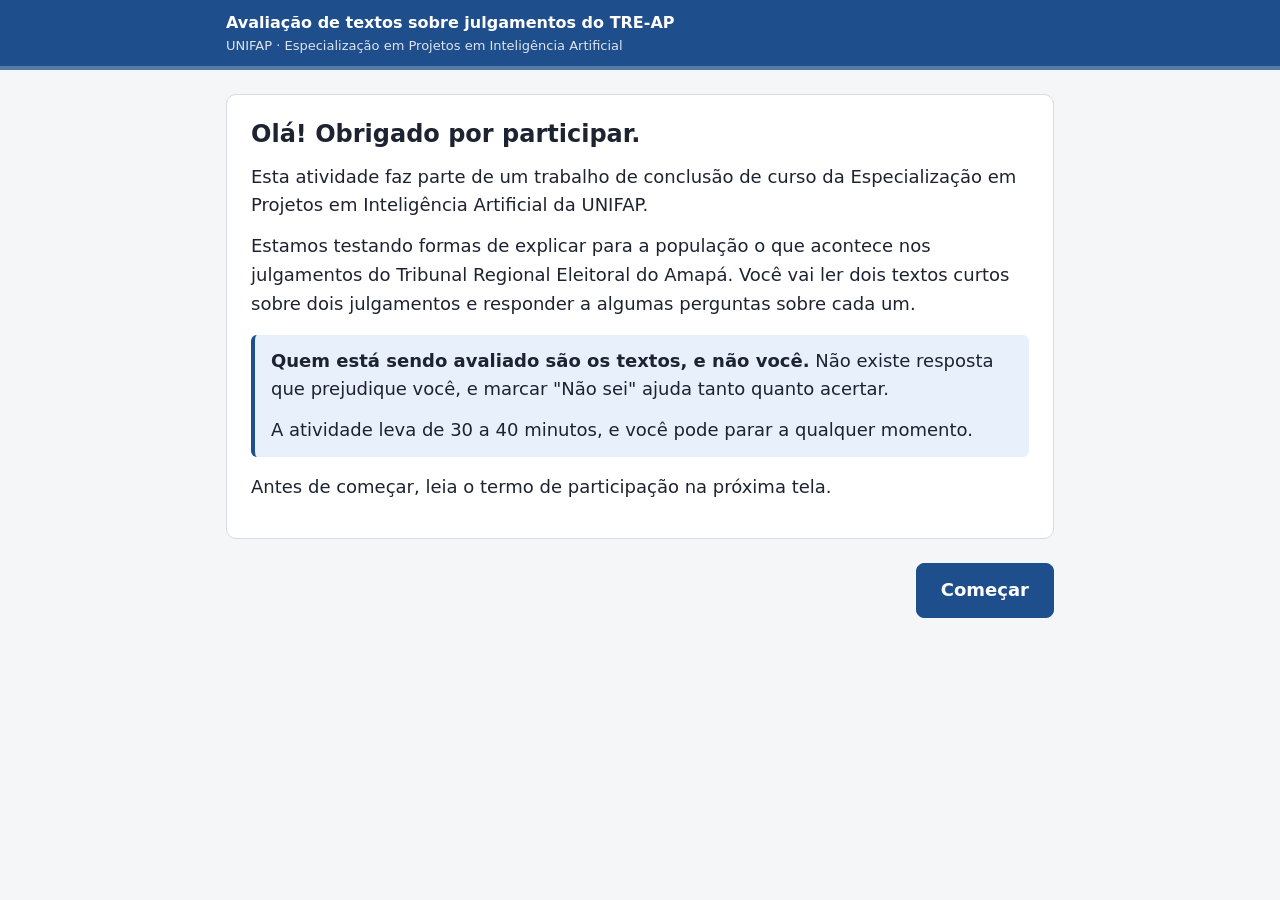
==== public/index.html @ 40a79c22 "add: questionario plenaria" ====
<!doctype html>
<html lang="pt-BR">
<head>
  <meta charset="utf-8">
  <meta name="viewport" content="width=device-width, initial-scale=1">
  <meta name="robots" content="noindex, nofollow">
  <title>Avaliação de textos sobre julgamentos</title>
  <link rel="stylesheet" href="css/style.css">
</head>
<body>
  <header class="topo">
    <div class="topo-int">
      <span class="topo-titulo">Avaliação de textos sobre julgamentos do TRE-AP</span>
      <span class="topo-sub">UNIFAP · Especialização em Projetos em Inteligência Artificial</span>
    </div>
    <div class="progresso" aria-hidden="true"><div id="barra"></div></div>
  </header>

  <main id="app" tabindex="-1">
    <noscript><p>Esta página precisa de JavaScript ativado.</p></noscript>
  </main>

  <script src="js/config.js"></script>
  <script src="js/dados.js"></script>
  <script src="js/app.js"></script>
</body>
</html>
---- public/css/style.css ----
:root {
  --fundo: #f5f6f8;
  --papel: #ffffff;
  --texto: #1d2330;
  --suave: #5b6475;
  --borda: #d7dbe3;
  --primaria: #1f4e8c;
  --primaria-escura: #173b6a;
  --destaque: #e8f0fb;
  --erro: #b3261e;
  --erro-fundo: #fdecea;
  --ok: #1e6b3a;
  --ok-fundo: #e7f4ec;
  --raio: 10px;
}

* { box-sizing: border-box; }

html { -webkit-text-size-adjust: 100%; }

body {
  margin: 0;
  background: var(--fundo);
  color: var(--texto);
  font: 18px/1.6 system-ui, -apple-system, "Segoe UI", Roboto, "Helvetica Neue", Arial, sans-serif;
}

.topo { background: var(--primaria); color: #fff; position: sticky; top: 0; z-index: 10; }
.topo-int { max-width: 860px; margin: 0 auto; padding: 10px 16px; display: flex; flex-direction: column; }
.topo-titulo { font-weight: 600; font-size: 16px; }
.topo-sub { font-size: 13px; opacity: .85; }
.progresso { height: 4px; background: rgba(255,255,255,.25); }
#barra { height: 100%; width: 0; background: #fff; transition: width .3s; }

main { max-width: 860px; margin: 0 auto; padding: 24px 16px 64px; outline: none; }
main.largo { max-width: 1400px; }

.cartao {
  background: var(--papel);
  border: 1px solid var(--borda);
  border-radius: var(--raio);
  padding: 24px;
  margin-bottom: 20px;
}

h1 { font-size: 1.5rem; line-height: 1.3; margin: 0 0 12px; }
h2 { font-size: 1.2rem; margin: 24px 0 8px; }
p { margin: 0 0 12px; }
.suave { color: var(--suave); font-size: .92rem; }
.aviso { background: var(--destaque); border-left: 4px solid var(--primaria); padding: 12px 16px; border-radius: 6px; margin: 16px 0; }
.alerta { background: var(--erro-fundo); border-left: 4px solid var(--erro); padding: 12px 16px; border-radius: 6px; margin: 16px 0; }
.sucesso { background: var(--ok-fundo); border-left: 4px solid var(--ok); padding: 12px 16px; border-radius: 6px; margin: 16px 0; }

/* Perguntas */
fieldset { border: 0; margin: 0 0 24px; padding: 0; min-width: 0; }
legend { font-weight: 600; margin-bottom: 8px; padding: 0; }
.pergunta { padding: 16px 0; border-top: 1px solid var(--borda); }
.pergunta:first-of-type { border-top: 0; }
.pergunta.faltando legend, .pergunta.faltando > .rotulo { color: var(--erro); }
.pergunta.faltando::after { content: "Responda esta pergunta."; display: block; color: var(--erro); font-size: .9rem; margin-top: 4px; }

.opcao {
  display: flex; gap: 12px; align-items: flex-start;
  padding: 10px 12px; margin: 6px 0;
  border: 1px solid var(--borda); border-radius: 8px; cursor: pointer;
  background: var(--papel);
}
.opcao:hover { border-color: var(--primaria); }
.opcao input { margin-top: 6px; width: 20px; height: 20px; flex: none; accent-color: var(--primaria); }
.opcao:has(input:checked) { border-color: var(--primaria); background: var(--destaque); }

.escala { display: grid; grid-template-columns: repeat(5, 1fr); gap: 6px; }
.escala .opcao { flex-direction: column; align-items: center; text-align: center; padding: 8px 4px; font-size: .85rem; gap: 4px; margin: 0; }
.escala .opcao input { margin: 0; }
.escala .num { font-weight: 700; font-size: 1rem; }

.certeza { margin-top: 12px; padding: 12px; background: var(--fundo); border-radius: 8px; }
.certeza .rotulo { font-size: .95rem; font-weight: 600; margin-bottom: 6px; }

input[type=text], input[type=email], input[type=tel], textarea {
  width: 100%; font: inherit; padding: 10px 12px;
  border: 1px solid var(--borda); border-radius: 8px; background: #fff; color: var(--texto);
}
textarea { min-height: 96px; resize: vertical; }
label.campo { display: block; font-weight: 600; margin: 16px 0 6px; }
.outra { margin-top: 6px; }

/* Botões */
.acoes { display: flex; gap: 12px; justify-content: flex-end; flex-wrap: wrap; margin-top: 24px; }
button, .botao {
  font: inherit; font-weight: 600; cursor: pointer;
  padding: 12px 24px; border-radius: 8px; border: 1px solid var(--primaria);
  background: var(--primaria); color: #fff; text-decoration: none; display: inline-block;
}
button:hover, .botao:hover { background: var(--primaria-escura); }
button.secundario, .botao.secundario { background: #fff; color: var(--primaria); }
button:disabled { opacity: .6; cursor: wait; }

/* Material de leitura */
.material {
  background: #fff; border: 1px solid var(--borda); border-radius: var(--raio);
  padding: 28px; font-size: 1.05rem;
}
.material .doc-centro { text-align: center; }
.material .doc-ementa { font-weight: 600; }
.material.oficial p { text-align: justify; hyphens: auto; }
.material h3 { margin-top: 0; }
.material h4 { margin: 20px 0 6px; }
.etiqueta { display: inline-block; font-size: .85rem; font-weight: 600; color: var(--primaria); background: var(--destaque); padding: 2px 10px; border-radius: 99px; margin-bottom: 8px; }

/* Avaliadores: resumo + acórdão lado a lado */
.lado-a-lado { display: grid; grid-template-columns: 1fr; gap: 16px; }
@media (min-width: 1100px) {
  .lado-a-lado { grid-template-columns: 1fr 1fr; }
  .lado-a-lado .painel { max-height: 80vh; overflow: auto; }
}
.pdf { width: 100%; height: 80vh; border: 1px solid var(--borda); border-radius: var(--raio); background: #fff; }

table.afirmacoes { width: 100%; border-collapse: collapse; font-size: .95rem; }
table.afirmacoes th, table.afirmacoes td { border-bottom: 1px solid var(--borda); padding: 10px 6px; vertical-align: top; }
table.afirmacoes th { text-align: left; font-size: .85rem; color: var(--suave); }
table.afirmacoes td.radio { text-align: center; width: 92px; }
table.afirmacoes td.radio input { width: 20px; height: 20px; accent-color: var(--primaria); }
table.afirmacoes tr.faltando td { background: var(--erro-fundo); }
@media (max-width: 640px) {
  table.afirmacoes thead { display: none; }
  table.afirmacoes tr { display: block; padding: 8px 0; border-bottom: 1px solid var(--borda); }
  table.afirmacoes td { display: block; border: 0; padding: 4px 0; }
  table.afirmacoes td.radio { display: inline-block; width: auto; margin-right: 16px; }
  table.afirmacoes td.radio::after { content: attr(data-rotulo); margin-left: 6px; font-size: .85rem; }
}

.exemplo { font-size: .95rem; }
.exemplo dt { font-weight: 600; margin-top: 8px; }
.exemplo dd { margin: 0 0 0 16px; }

@media (max-width: 640px) {
  body { font-size: 17px; }
  .cartao, .material { padding: 16px; }
  .escala .opcao { font-size: .7rem; }
}
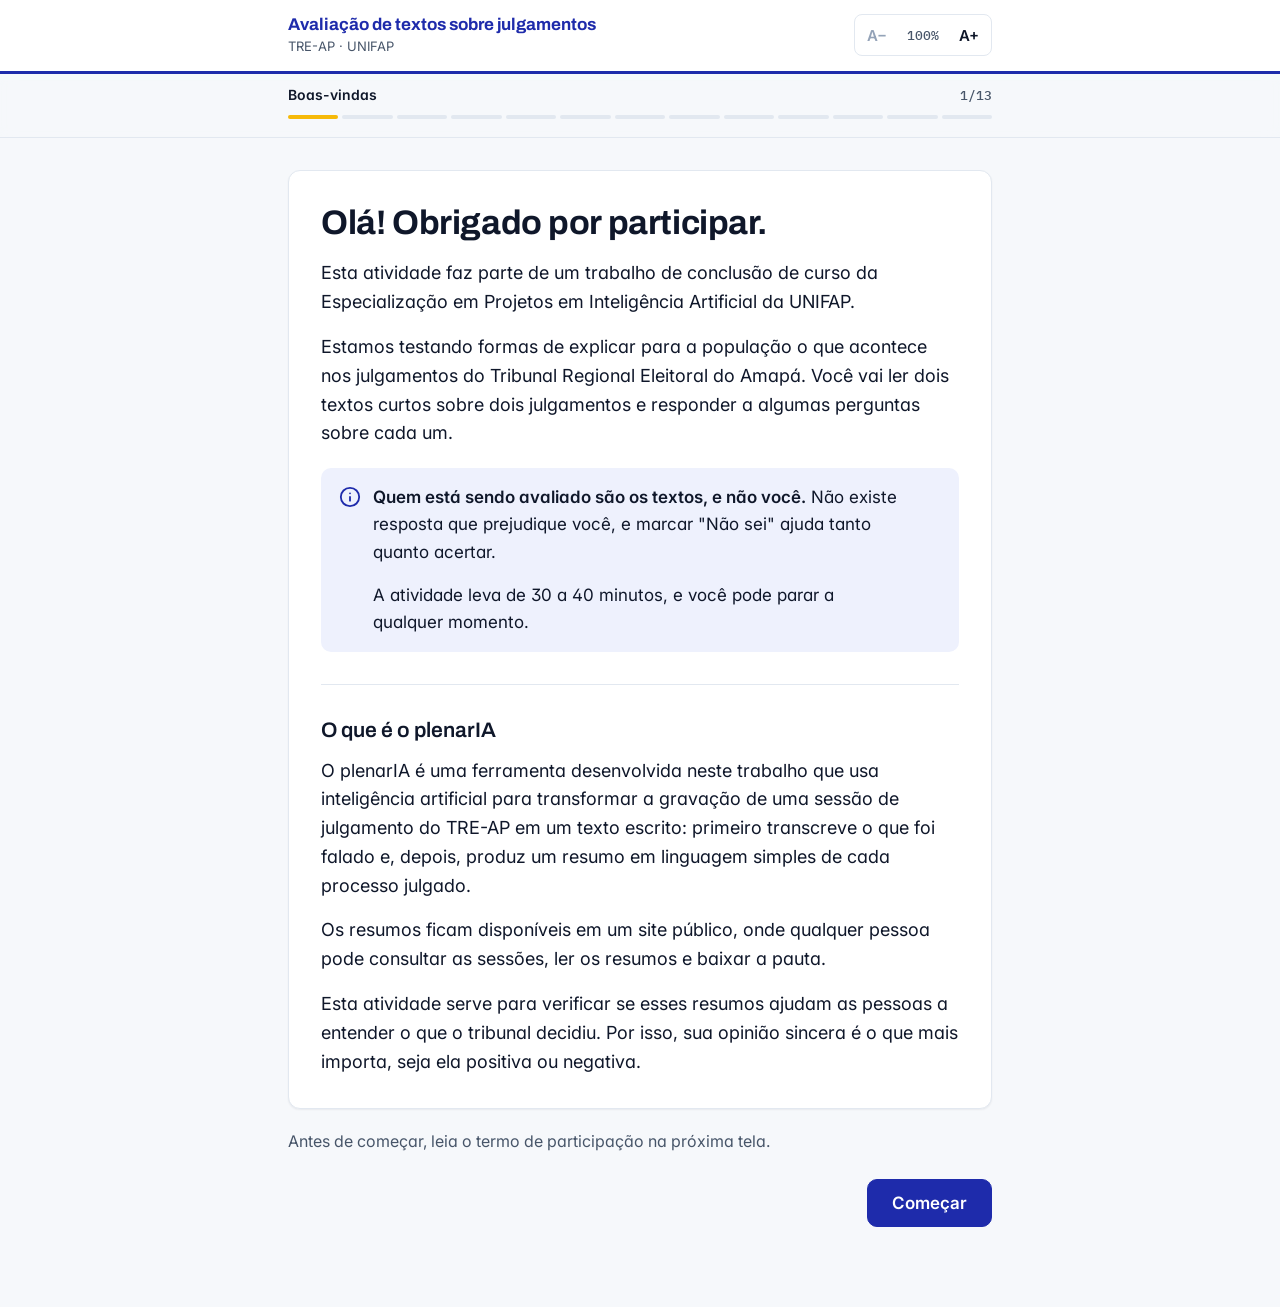
==== commit e4400a9f: "add: melhorias de design" ====
--- a/public/index.html
+++ b/public/index.html
@@ -4,17 +4,35 @@
   <meta charset="utf-8">
   <meta name="viewport" content="width=device-width, initial-scale=1">
   <meta name="robots" content="noindex, nofollow">
+  <meta name="theme-color" content="#ffffff">
   <title>Avaliação de textos sobre julgamentos</title>
+  <link rel="preconnect" href="https://fonts.googleapis.com">
+  <link rel="preconnect" href="https://fonts.gstatic.com" crossorigin>
+  <link href="https://fonts.googleapis.com/css2?family=Archivo:wght@600;700&family=Inter:wght@400;500;600&family=IBM+Plex+Mono:wght@500&display=swap" rel="stylesheet">
   <link rel="stylesheet" href="css/style.css">
+  <script src="js/escala.js"></script>
 </head>
 <body>
   <header class="topo">
     <div class="topo-int">
-      <span class="topo-titulo">Avaliação de textos sobre julgamentos do TRE-AP</span>
-      <span class="topo-sub">UNIFAP · Especialização em Projetos em Inteligência Artificial</span>
+      <div class="topo-id">
+        <span class="topo-titulo">Avaliação de textos sobre julgamentos</span>
+        <span class="topo-sub">TRE-AP · UNIFAP</span>
+      </div>
+      <div class="tamanho" role="group" aria-label="Tamanho do texto">
+        <button type="button" data-escala-acao="-1" aria-label="Diminuir o texto">A−</button>
+        <span data-escala-valor aria-live="polite">100%</span>
+        <button type="button" data-escala-acao="1" aria-label="Aumentar o texto">A+</button>
+      </div>
     </div>
-    <div class="progresso" aria-hidden="true"><div id="barra"></div></div>
   </header>
+
+  <nav class="etapas" aria-label="Progresso">
+    <div class="etapas-int">
+      <div class="etapas-rotulo"><span id="etapa-nome"></span><span id="etapa-num" class="mono"></span></div>
+      <ol id="trilho" aria-hidden="true"></ol>
+    </div>
+  </nav>
 
   <main id="app" tabindex="-1">
     <noscript><p>Esta página precisa de JavaScript ativado.</p></noscript>
--- a/public/css/style.css
+++ b/public/css/style.css
@@ -1,141 +1,565 @@
+/*
+ * Formulário de validação — sistema visual do plenarIA (sem a marca).
+ * Tokens de cor tomados do tema claro do site plenaria.tre-ap.jus.br.
+ * Tudo em rem para acompanhar o controle A− / A+ (data-escala no <html>).
+ */
+
 :root {
-  --fundo: #f5f6f8;
-  --papel: #ffffff;
-  --texto: #1d2330;
-  --suave: #5b6475;
-  --borda: #d7dbe3;
-  --primaria: #1f4e8c;
-  --primaria-escura: #173b6a;
-  --destaque: #e8f0fb;
-  --erro: #b3261e;
-  --erro-fundo: #fdecea;
-  --ok: #1e6b3a;
-  --ok-fundo: #e7f4ec;
-  --raio: 10px;
-}
-
-* { box-sizing: border-box; }
-
-html { -webkit-text-size-adjust: 100%; }
+  color-scheme: light;
+
+  --fundo: #f6f8fb;
+  --superficie: #ffffff;
+  --superficie-sutil: #f1f5f9;
+  --borda: #e2e8f0;
+  --borda-controle: #71809a;     /* ≥ 3:1 sobre branco (WCAG 1.4.11) */
+  --conteudo: #0f172a;
+  --conteudo-suave: #475569;
+  --marca: #1e2bab;
+  --marca-forte: #16219f;
+  --marca-clara: #4465e6;
+  --marca-suave: #eef1fd;
+  --destaque: #f6b908;
+  --destaque-suave: #fef7e0;
+  --aviso: #8a6a00;
+  --sucesso: #0d502d;
+  --sucesso-suave: #e7f0eb;
+  --perigo: #b42318;
+  --perigo-suave: #fdecea;
+  --foco: #4465e6;
+
+  --fonte-titulo: "Archivo", "Inter", system-ui, sans-serif;
+  --fonte-texto: "Inter", system-ui, -apple-system, "Segoe UI", Roboto, Arial, sans-serif;
+  --fonte-mono: "IBM Plex Mono", ui-monospace, "Cascadia Mono", Consolas, monospace;
+
+  --raio: 12px;
+  --raio-controle: 10px;
+  --sombra-cartao: 0 1px 2px rgba(15, 23, 42, .06);
+  --sombra-folha: 0 1px 2px rgba(15, 23, 42, .06), 0 12px 32px -16px rgba(15, 23, 42, .16);
+  --anel: 0 0 0 3px rgba(68, 101, 230, .28);
+  --entrada: cubic-bezier(.16, 1, .3, 1);
+
+  --coluna: 46rem;
+  --coluna-larga: 90rem;
+}
+
+html { font-size: 100%; -webkit-text-size-adjust: 100%; scrollbar-color: #cbd5e1 transparent; }
+html[data-escala="115"] { font-size: 115%; }
+html[data-escala="130"] { font-size: 130%; }
+html[data-escala="150"] { font-size: 150%; }
+
+*, *::before, *::after { box-sizing: border-box; }
 
 body {
   margin: 0;
   background: var(--fundo);
-  color: var(--texto);
-  font: 18px/1.6 system-ui, -apple-system, "Segoe UI", Roboto, "Helvetica Neue", Arial, sans-serif;
-}
-
-.topo { background: var(--primaria); color: #fff; position: sticky; top: 0; z-index: 10; }
-.topo-int { max-width: 860px; margin: 0 auto; padding: 10px 16px; display: flex; flex-direction: column; }
-.topo-titulo { font-weight: 600; font-size: 16px; }
-.topo-sub { font-size: 13px; opacity: .85; }
-.progresso { height: 4px; background: rgba(255,255,255,.25); }
-#barra { height: 100%; width: 0; background: #fff; transition: width .3s; }
-
-main { max-width: 860px; margin: 0 auto; padding: 24px 16px 64px; outline: none; }
-main.largo { max-width: 1400px; }
+  color: var(--conteudo);
+  font-family: var(--fonte-texto);
+  font-size: 1.125rem;
+  line-height: 1.6;
+  font-feature-settings: "cv11", "ss01";
+  -webkit-font-smoothing: antialiased;
+  caret-color: var(--marca);
+}
+
+::selection { background: rgba(68, 101, 230, .22); color: var(--conteudo); }
+
+a { color: var(--marca); text-decoration-thickness: 1px; text-underline-offset: .2em; }
+a:hover { color: var(--marca-forte); text-decoration-thickness: 2px; }
+:focus-visible { outline: 2px solid var(--foco); outline-offset: 2px; }
+
+.mono { font-family: var(--fonte-mono); font-weight: 500; font-variant-numeric: tabular-nums; }
+
+/* ------------------------------------------------------------------ cabeçalho */
+
+.topo {
+  background: var(--superficie);
+  border-bottom: 3px solid var(--marca);
+}
+.topo-int {
+  max-width: var(--coluna);
+  margin: 0 auto;
+  padding: .875rem 1rem;
+  display: flex;
+  align-items: center;
+  justify-content: space-between;
+  gap: 1rem;
+}
+body:has(main.largo) .topo-int,
+body:has(main.largo) .etapas-int { max-width: var(--coluna-larga); }
+.topo-id { display: flex; flex-direction: column; flex: 1 1 auto; min-width: 0; }
+.topo-titulo {
+  font-family: var(--fonte-titulo);
+  font-weight: 700;
+  font-size: 1.0625rem;
+  line-height: 1.3;
+  color: var(--marca);
+}
+.topo-sub { font-size: .8125rem; color: var(--conteudo-suave); }
+
+.tamanho {
+  display: flex;
+  align-items: center;
+  flex: none;
+  border: 1px solid var(--borda);
+  border-radius: 8px;
+  background: var(--superficie);
+}
+.tamanho button {
+  appearance: none;
+  border: 0;
+  background: transparent;
+  color: var(--conteudo);
+  font: 600 15px/1 var(--fonte-texto);
+  min-width: 44px;
+  min-height: 0;
+  height: 40px;
+  padding: 0 6px;
+  border-radius: 7px;
+  cursor: pointer;
+}
+.tamanho button:hover:not(:disabled) { background: var(--superficie-sutil); color: var(--marca); }
+.tamanho button:disabled, .tamanho button:disabled:hover { background: transparent; color: #94a3b8; opacity: 1; cursor: default; transform: none; }
+.tamanho [data-escala-valor] {
+  font: 500 13px/1 var(--fonte-mono);
+  color: var(--conteudo-suave);
+  min-width: 48px;
+  text-align: center;
+  font-variant-numeric: tabular-nums;
+}
+
+/* ------------------------------------------------------------------ etapas */
+
+.etapas {
+  position: sticky;
+  top: 0;
+  z-index: 10;
+  background: rgba(246, 248, 251, .94);
+  border-bottom: 1px solid var(--borda);
+}
+@supports (backdrop-filter: blur(8px)) {
+  .etapas { background: rgba(246, 248, 251, .82); backdrop-filter: blur(8px) saturate(1.2); }
+}
+.etapas-int { max-width: var(--coluna); margin: 0 auto; padding: .625rem 1rem .75rem; }
+.etapas-rotulo {
+  display: flex;
+  justify-content: space-between;
+  align-items: baseline;
+  gap: 1rem;
+  font-size: .875rem;
+  font-weight: 600;
+  margin-bottom: .5rem;
+}
+.etapas-rotulo .mono { font-size: .8125rem; color: var(--conteudo-suave); }
+#trilho { list-style: none; margin: 0; padding: 0; display: flex; gap: 4px; }
+#trilho li {
+  flex: 1;
+  height: 4px;
+  border-radius: 2px;
+  background: var(--borda);
+  transition: background-color .25s var(--entrada);
+}
+#trilho li.feito { background: var(--marca); }
+#trilho li.atual { background: var(--destaque); }
+
+/* ------------------------------------------------------------------ página */
+
+main {
+  max-width: var(--coluna);
+  margin: 0 auto;
+  padding: 2rem 1rem 5rem;
+  outline: none;
+}
+main.largo { max-width: var(--coluna-larga); }
+main:focus, main:focus-visible { outline: none; }
+
+#f { animation: entra .24s var(--entrada); }
+@keyframes entra {
+  from { opacity: .35; transform: translateY(8px); }
+  to { opacity: 1; transform: none; }
+}
+@media (prefers-reduced-motion: reduce) {
+  #f { animation: none; }
+  #trilho li { transition: none; }
+}
 
 .cartao {
-  background: var(--papel);
+  background: var(--superficie);
   border: 1px solid var(--borda);
   border-radius: var(--raio);
-  padding: 24px;
-  margin-bottom: 20px;
-}
-
-h1 { font-size: 1.5rem; line-height: 1.3; margin: 0 0 12px; }
-h2 { font-size: 1.2rem; margin: 24px 0 8px; }
-p { margin: 0 0 12px; }
-.suave { color: var(--suave); font-size: .92rem; }
-.aviso { background: var(--destaque); border-left: 4px solid var(--primaria); padding: 12px 16px; border-radius: 6px; margin: 16px 0; }
-.alerta { background: var(--erro-fundo); border-left: 4px solid var(--erro); padding: 12px 16px; border-radius: 6px; margin: 16px 0; }
-.sucesso { background: var(--ok-fundo); border-left: 4px solid var(--ok); padding: 12px 16px; border-radius: 6px; margin: 16px 0; }
-
-/* Perguntas */
-fieldset { border: 0; margin: 0 0 24px; padding: 0; min-width: 0; }
-legend { font-weight: 600; margin-bottom: 8px; padding: 0; }
-.pergunta { padding: 16px 0; border-top: 1px solid var(--borda); }
-.pergunta:first-of-type { border-top: 0; }
-.pergunta.faltando legend, .pergunta.faltando > .rotulo { color: var(--erro); }
-.pergunta.faltando::after { content: "Responda esta pergunta."; display: block; color: var(--erro); font-size: .9rem; margin-top: 4px; }
-
+  box-shadow: var(--sombra-cartao);
+  padding: 2rem;
+  margin-bottom: 1.25rem;
+}
+
+h1, h2, h3 { font-family: var(--fonte-titulo); color: var(--conteudo); text-wrap: balance; }
+h1 { font-size: 2.125rem; font-weight: 700; line-height: 1.2; letter-spacing: -.012em; margin: 0 0 1rem; }
+h2 { font-size: 1.3125rem; font-weight: 600; line-height: 1.3; margin: 2rem 0 .75rem; }
+.cartao > h2:first-child { margin-top: 0; }
+
+/* Partes de um mesmo passo: seções dentro de um único cartão, separadas por filete. */
+.secao { border-top: 1px solid var(--borda); margin-top: 2rem; padding-top: 2rem; }
+.secao > h2:first-child { margin-top: 0; }
+.secao > .pergunta:first-child { padding-top: 0; }
+.secao > :last-child { margin-bottom: 0; }
+.cartao > .pergunta:last-child, .secao > .pergunta:last-child { padding-bottom: 0; }
+
+/* Ficha do avaliador: medida de leitura mesmo na tela larga. */
+main.largo #f > .cartao, main.largo #f > .acoes { max-width: 68rem; margin-inline: auto; }
+.cartao > :last-child { margin-bottom: 0; }
+p { margin: 0 0 1rem; text-wrap: pretty; }
+p:last-child { margin-bottom: 0; }
+ul { margin: 0 0 1rem; padding-left: 1.25rem; }
+li { margin-bottom: .375rem; }
+li::marker { color: var(--marca); }
+strong { font-weight: 600; }
+
+.contexto { color: var(--conteudo-suave); font-size: 1rem; font-weight: 500; margin: -.5rem 0 1.25rem; }
+.suave { color: var(--conteudo-suave); font-size: 1rem; }
+
+/* Avisos: fundo tingido + ícone desenhado (sem tarja lateral). */
+.aviso, .alerta, .sucesso {
+  position: relative;
+  border-radius: var(--raio-controle);
+  padding: 1rem 1.25rem 1rem 3.25rem;
+  margin: 1.25rem 0;
+  font-size: 1.0625rem;
+}
+.aviso { background: var(--marca-suave); }
+.alerta { background: var(--perigo-suave); }
+.sucesso { background: var(--sucesso-suave); color: var(--sucesso); font-weight: 600; }
+.aviso::before, .alerta::before, .sucesso::before {
+  content: "";
+  position: absolute;
+  left: 1.125rem;
+  top: 1.125rem;
+  width: 1.375rem;
+  height: 1.375rem;
+  background: currentColor;
+  -webkit-mask: var(--icone) center / contain no-repeat;
+  mask: var(--icone) center / contain no-repeat;
+}
+.aviso::before {
+  color: var(--marca);
+  --icone: url("data:image/svg+xml,%3Csvg xmlns='http://www.w3.org/2000/svg' viewBox='0 0 24 24' fill='none' stroke='black' stroke-width='2' stroke-linecap='round' stroke-linejoin='round'%3E%3Ccircle cx='12' cy='12' r='10'/%3E%3Cpath d='M12 16v-4M12 8h.01'/%3E%3C/svg%3E");
+}
+.alerta::before {
+  color: var(--perigo);
+  --icone: url("data:image/svg+xml,%3Csvg xmlns='http://www.w3.org/2000/svg' viewBox='0 0 24 24' fill='none' stroke='black' stroke-width='2' stroke-linecap='round' stroke-linejoin='round'%3E%3Cpath d='m21.73 18-8-14a2 2 0 0 0-3.48 0l-8 14A2 2 0 0 0 4 21h16a2 2 0 0 0 1.73-3Z'/%3E%3Cpath d='M12 9v4M12 17h.01'/%3E%3C/svg%3E");
+}
+.sucesso::before {
+  --icone: url("data:image/svg+xml,%3Csvg xmlns='http://www.w3.org/2000/svg' viewBox='0 0 24 24' fill='none' stroke='black' stroke-width='2' stroke-linecap='round' stroke-linejoin='round'%3E%3Ccircle cx='12' cy='12' r='10'/%3E%3Cpath d='m9 12 2 2 4-4'/%3E%3C/svg%3E");
+}
+.alerta .acoes { margin-top: 1rem; justify-content: flex-start; }
+
+.cartao.fim .sucesso { padding-left: 1.25rem; }
+.cartao.fim .sucesso::before { display: none; }
+.cartao.fim.ok h1::before {
+  content: "";
+  display: block;
+  width: 3rem;
+  height: 3rem;
+  margin-bottom: 1.25rem;
+  border-radius: 50%;
+  background: var(--sucesso-suave) url("data:image/svg+xml,%3Csvg xmlns='http://www.w3.org/2000/svg' viewBox='0 0 24 24' fill='none' stroke='%230d502d' stroke-width='2.25' stroke-linecap='round' stroke-linejoin='round'%3E%3Cpath d='M20 6 9 17l-5-5'/%3E%3C/svg%3E") center / 1.5rem no-repeat;
+}
+
+/* ------------------------------------------------------------------ perguntas */
+
+fieldset { border: 0; margin: 0; padding: 0; min-width: 0; }
+legend + * { clear: both; }
+/* float tira a legenda de cima da borda do fieldset (senão a linha de separação a atravessa) */
+legend {
+  float: left;
+  width: 100%;
+  padding: 0;
+  margin-bottom: .875rem;
+  font-weight: 600;
+  font-size: 1.125rem;
+  line-height: 1.45;
+  color: var(--conteudo);
+}
+
+.pergunta, .bloco-q { padding: 1.5rem 0; }
+:is(.pergunta, .bloco-q) + :is(.pergunta, .bloco-q) { border-top: 1px solid var(--borda); }
+.cartao > :is(.pergunta, .bloco-q):last-child, #partes > .pergunta:last-child { padding-bottom: 0; }
+#partes > .pergunta:first-child { border-top: 1px solid var(--borda); }
+.cartao > h1 + :is(.pergunta, .bloco-q),
+.cartao > .contexto + .suave + .bloco-q,
+.cartao > p + :is(.pergunta, .bloco-q) { padding-top: 1rem; }
+.bloco-q > .pergunta { padding: 0; }
+
+.pergunta.faltando legend, .pergunta.faltando > .campo { color: var(--perigo); }
+.pergunta.faltando::after,
+tr.faltando td:nth-child(2)::after {
+  content: "Responda esta pergunta.";
+  display: flex;
+  align-items: center;
+  gap: .375rem;
+  margin-top: .625rem;
+  color: var(--perigo);
+  font-size: .9375rem;
+  font-weight: 600;
+}
+tr.faltando td:nth-child(2)::after { content: "Classifique esta afirmação."; }
+
+/* Opção de resposta: linha inteira clicável, rádio desenhado. */
 .opcao {
-  display: flex; gap: 12px; align-items: flex-start;
-  padding: 10px 12px; margin: 6px 0;
-  border: 1px solid var(--borda); border-radius: 8px; cursor: pointer;
-  background: var(--papel);
-}
-.opcao:hover { border-color: var(--primaria); }
-.opcao input { margin-top: 6px; width: 20px; height: 20px; flex: none; accent-color: var(--primaria); }
-.opcao:has(input:checked) { border-color: var(--primaria); background: var(--destaque); }
-
-.escala { display: grid; grid-template-columns: repeat(5, 1fr); gap: 6px; }
-.escala .opcao { flex-direction: column; align-items: center; text-align: center; padding: 8px 4px; font-size: .85rem; gap: 4px; margin: 0; }
-.escala .opcao input { margin: 0; }
-.escala .num { font-weight: 700; font-size: 1rem; }
-
-.certeza { margin-top: 12px; padding: 12px; background: var(--fundo); border-radius: 8px; }
-.certeza .rotulo { font-size: .95rem; font-weight: 600; margin-bottom: 6px; }
-
+  display: flex;
+  gap: .875rem;
+  align-items: flex-start;
+  padding: .875rem 1rem;
+  margin: .5rem 0;
+  border: 1px solid var(--borda);
+  border-radius: var(--raio-controle);
+  background: var(--superficie);
+  cursor: pointer;
+  line-height: 1.5;
+  transition: border-color .15s, background-color .15s, box-shadow .15s;
+}
+@media (hover: hover) {
+  .opcao:hover { border-color: var(--marca-clara); background: #fbfcff; }
+}
+.opcao > span { min-width: 0; overflow-wrap: break-word; hyphens: auto; }
+.opcao:has(input:checked) { border-color: var(--marca); background: var(--marca-suave); box-shadow: inset 0 0 0 1px var(--marca); }
+.opcao:has(input:focus-visible) { outline: 2px solid var(--foco); outline-offset: 2px; }
+.pergunta.faltando .opcao { border-color: #f1b5ae; }
+
+input[type=radio] {
+  appearance: none;
+  -webkit-appearance: none;
+  flex: none;
+  width: 1.25rem;
+  height: 1.25rem;
+  margin: .1875rem 0 0;
+  border: 2px solid var(--borda-controle);
+  border-radius: 50%;
+  background: var(--superficie);
+  cursor: pointer;
+  transition: border-color .15s, box-shadow .15s;
+}
+input[type=radio]:checked {
+  border-color: var(--marca);
+  background: var(--marca);
+  box-shadow: inset 0 0 0 3px var(--superficie);
+}
+input[type=radio]:focus-visible { outline: none; }
+
+/* Escala 1–5: controle segmentado. */
+.escala { display: grid; grid-template-columns: repeat(5, minmax(0, 1fr)); gap: .5rem; }
+.escala .opcao {
+  position: relative;
+  flex-direction: column;
+  align-items: center;
+  justify-content: flex-start;
+  gap: .25rem;
+  margin: 0;
+  padding: .75rem .375rem;
+  text-align: center;
+}
+.escala .opcao input {
+  position: absolute;
+  opacity: 0;
+  width: 1px;
+  height: 1px;
+  margin: 0;
+  pointer-events: none;
+}
+.escala .num {
+  font-family: var(--fonte-mono);
+  font-weight: 500;
+  font-size: 1.25rem;
+  line-height: 1.2;
+  color: var(--conteudo);
+}
+.escala .rot { font-size: .8125rem; line-height: 1.3; color: var(--conteudo-suave); }
+.escala .opcao:has(input:checked) { background: var(--marca); border-color: var(--marca); box-shadow: none; }
+.escala .opcao:has(input:checked) .num,
+.escala .opcao:has(input:checked) .rot { color: #fff; }
+
+.certeza {
+  margin-top: 1rem;
+  padding: 1rem 1.125rem 1.125rem;
+  background: var(--superficie-sutil);
+  border-radius: var(--raio-controle);
+}
+.certeza .pergunta { padding: 0; }
+.certeza legend { font-size: 1rem; margin-bottom: .625rem; }
+.certeza .opcao:not(:has(input:checked)) { background: var(--superficie); }
+.escala-ancoras { display: none; }
+
+/* Campos de texto. */
+label.campo { display: block; font-weight: 600; margin: 0 0 .5rem; }
+.cartao > .pergunta label.campo { margin-top: 0; }
 input[type=text], input[type=email], input[type=tel], textarea {
-  width: 100%; font: inherit; padding: 10px 12px;
-  border: 1px solid var(--borda); border-radius: 8px; background: #fff; color: var(--texto);
-}
-textarea { min-height: 96px; resize: vertical; }
-label.campo { display: block; font-weight: 600; margin: 16px 0 6px; }
-.outra { margin-top: 6px; }
-
-/* Botões */
-.acoes { display: flex; gap: 12px; justify-content: flex-end; flex-wrap: wrap; margin-top: 24px; }
+  width: 100%;
+  font: inherit;
+  font-size: 1.0625rem;
+  color: var(--conteudo);
+  padding: .75rem .875rem;
+  min-height: 3rem;
+  border: 1px solid var(--borda-controle);
+  border-radius: var(--raio-controle);
+  background: var(--superficie);
+  transition: border-color .15s, box-shadow .15s;
+}
+textarea { min-height: 7rem; resize: vertical; line-height: 1.5; }
+input[type=text]:hover, input[type=email]:hover, input[type=tel]:hover, textarea:hover { border-color: var(--marca-clara); }
+input[type=text]:focus, input[type=email]:focus, input[type=tel]:focus, textarea:focus {
+  outline: none;
+  border-color: var(--marca);
+  box-shadow: var(--anel);
+}
+::placeholder { color: #64748b; opacity: 1; }
+.pergunta.faltando input, .pergunta.faltando textarea { border-color: var(--perigo); }
+.outra { margin-top: .25rem; }
+
+/* ------------------------------------------------------------------ botões */
+
+.acoes { display: flex; gap: .75rem; justify-content: flex-end; flex-wrap: wrap; margin-top: 1.5rem; }
 button, .botao {
-  font: inherit; font-weight: 600; cursor: pointer;
-  padding: 12px 24px; border-radius: 8px; border: 1px solid var(--primaria);
-  background: var(--primaria); color: #fff; text-decoration: none; display: inline-block;
-}
-button:hover, .botao:hover { background: var(--primaria-escura); }
-button.secundario, .botao.secundario { background: #fff; color: var(--primaria); }
-button:disabled { opacity: .6; cursor: wait; }
-
-/* Material de leitura */
+  appearance: none;
+  display: inline-flex;
+  align-items: center;
+  justify-content: center;
+  gap: .5rem;
+  min-height: 3rem;
+  padding: .75rem 1.5rem;
+  border: 1px solid var(--marca);
+  border-radius: var(--raio-controle);
+  background: var(--marca);
+  color: #fff;
+  font: 600 1.0625rem/1.2 var(--fonte-texto);
+  text-decoration: none;
+  cursor: pointer;
+  transition: background-color .15s, border-color .15s, transform .1s;
+}
+button:hover, .botao:hover { background: var(--marca-forte); border-color: var(--marca-forte); color: #fff; text-decoration: none; }
+button:active, .botao:active { transform: translateY(1px); }
+button:disabled { opacity: .55; cursor: wait; transform: none; }
+button.secundario, .botao.secundario { background: var(--superficie); color: var(--marca); border-color: #b9c3f5; }
+button.secundario:hover, .botao.secundario:hover { background: var(--marca-suave); border-color: var(--marca); color: var(--marca-forte); }
+.botao[target=_blank]::after {
+  content: "";
+  width: 1rem;
+  height: 1rem;
+  background: currentColor;
+  -webkit-mask: url("data:image/svg+xml,%3Csvg xmlns='http://www.w3.org/2000/svg' viewBox='0 0 24 24' fill='none' stroke='black' stroke-width='2' stroke-linecap='round' stroke-linejoin='round'%3E%3Cpath d='M15 3h6v6M10 14 21 3M18 13v6a2 2 0 0 1-2 2H5a2 2 0 0 1-2-2V8a2 2 0 0 1 2-2h6'/%3E%3C/svg%3E") center / contain no-repeat;
+  mask: url("data:image/svg+xml,%3Csvg xmlns='http://www.w3.org/2000/svg' viewBox='0 0 24 24' fill='none' stroke='black' stroke-width='2' stroke-linecap='round' stroke-linejoin='round'%3E%3Cpath d='M15 3h6v6M10 14 21 3M18 13v6a2 2 0 0 1-2 2H5a2 2 0 0 1-2-2V8a2 2 0 0 1 2-2h6'/%3E%3C/svg%3E") center / contain no-repeat;
+}
+
+/* ------------------------------------------------------------------ folha de leitura */
+
 .material {
-  background: #fff; border: 1px solid var(--borda); border-radius: var(--raio);
-  padding: 28px; font-size: 1.05rem;
-}
-.material .doc-centro { text-align: center; }
-.material .doc-ementa { font-weight: 600; }
-.material.oficial p { text-align: justify; hyphens: auto; }
-.material h3 { margin-top: 0; }
-.material h4 { margin: 20px 0 6px; }
-.etiqueta { display: inline-block; font-size: .85rem; font-weight: 600; color: var(--primaria); background: var(--destaque); padding: 2px 10px; border-radius: 99px; margin-bottom: 8px; }
-
-/* Avaliadores: resumo + acórdão lado a lado */
-.lado-a-lado { display: grid; grid-template-columns: 1fr; gap: 16px; }
-@media (min-width: 1100px) {
+  background: var(--superficie);
+  border: 1px solid var(--borda);
+  border-radius: var(--raio);
+  box-shadow: var(--sombra-folha);
+  overflow: hidden;
+}
+.folha-cab {
+  display: flex;
+  justify-content: space-between;
+  gap: 1rem;
+  padding: .875rem 2.5rem;
+  border-bottom: 1px solid var(--borda);
+  background: var(--superficie-sutil);
+  font-size: .875rem;
+  font-weight: 600;
+  color: var(--conteudo-suave);
+}
+.folha-cab span:first-child { font-family: var(--fonte-mono); font-weight: 500; font-variant-numeric: tabular-nums; }
+.folha-corpo {
+  padding: 2.5rem;
+  font-size: 1.125rem;
+  line-height: 1.7;
+  max-width: 68ch;
+}
+.folha-corpo .doc-centro { text-align: center; }
+.folha-corpo .doc-ementa { font-weight: 600; }
+.material.oficial .folha-corpo p { hyphens: auto; }
+.folha-corpo h3 { font-size: 1.3125rem; margin: 0 0 1rem; }
+.folha-corpo h4 { font-family: var(--fonte-texto); font-size: 1.0625rem; font-weight: 600; margin: 1.75rem 0 .5rem; }
+.folha-corpo ul { padding-left: 1.25rem; }
+
+/* ------------------------------------------------------------------ avaliadores */
+
+.lado-a-lado { display: grid; grid-template-columns: 1fr; gap: 1.25rem; margin-bottom: 1.25rem; }
+.painel { min-width: 0; }
+.painel-cab {
+  display: flex;
+  justify-content: space-between;
+  align-items: baseline;
+  gap: 1rem;
+  padding: 0 .25rem .625rem;
+  font-weight: 600;
+  font-size: .9375rem;
+}
+.painel-cab a { font-weight: 500; }
+.painel .folha-corpo { padding: 2rem; max-width: none; }
+.pdf { display: block; width: 100%; height: 80vh; border: 1px solid var(--borda); border-radius: var(--raio); background: var(--superficie); }
+@media (min-width: 70rem) {
   .lado-a-lado { grid-template-columns: 1fr 1fr; }
-  .lado-a-lado .painel { max-height: 80vh; overflow: auto; }
-}
-.pdf { width: 100%; height: 80vh; border: 1px solid var(--borda); border-radius: var(--raio); background: #fff; }
-
-table.afirmacoes { width: 100%; border-collapse: collapse; font-size: .95rem; }
-table.afirmacoes th, table.afirmacoes td { border-bottom: 1px solid var(--borda); padding: 10px 6px; vertical-align: top; }
-table.afirmacoes th { text-align: left; font-size: .85rem; color: var(--suave); }
-table.afirmacoes td.radio { text-align: center; width: 92px; }
-table.afirmacoes td.radio input { width: 20px; height: 20px; accent-color: var(--primaria); }
-table.afirmacoes tr.faltando td { background: var(--erro-fundo); }
-@media (max-width: 640px) {
+  .lado-a-lado .material { max-height: 80vh; overflow: auto; }
+}
+
+table.afirmacoes { width: 100%; border-collapse: collapse; font-size: 1rem; }
+table.afirmacoes th, table.afirmacoes td { border-bottom: 1px solid var(--borda); padding: .875rem .5rem; vertical-align: top; text-align: left; }
+table.afirmacoes thead th {
+  font-size: .75rem;
+  font-weight: 600;
+  letter-spacing: .06em;
+  text-transform: uppercase;
+  color: var(--conteudo-suave);
+  background: var(--superficie-sutil);
+}
+table.afirmacoes td:first-child { font-family: var(--fonte-mono); font-weight: 500; color: var(--conteudo-suave); width: 2.5rem; }
+table.afirmacoes td.radio, table.afirmacoes th:nth-child(n+3) { text-align: center; width: 7.5rem; }
+table.afirmacoes td.radio label { display: flex; justify-content: center; padding: .25rem; cursor: pointer; border-radius: 8px; }
+table.afirmacoes td.radio label:has(input:focus-visible) { outline: 2px solid var(--foco); outline-offset: 1px; }
+table.afirmacoes td.radio input { margin: 0; }
+.rot-cel { position: absolute; width: 1px; height: 1px; overflow: hidden; clip-path: inset(50%); white-space: nowrap; }
+table.afirmacoes tbody tr:hover td { background: #fbfcff; }
+table.afirmacoes tr:has(input:checked) td:nth-child(2) { color: var(--conteudo); }
+table.afirmacoes tr.faltando td { background: var(--perigo-suave); }
+
+.exemplo { font-size: 1rem; }
+.exemplo dl { margin: .5rem 0 0; }
+.exemplo dt { font-weight: 600; margin-top: .75rem; }
+.exemplo dd { margin: .125rem 0 0; }
+
+/* ------------------------------------------------------------------ celular */
+
+@media (max-width: 40rem) {
+  body { font-size: 1.0625rem; }
+  .topo-int { padding: .75rem 1rem; }
+  .topo-titulo { font-size: 1rem; }
+  .tamanho [data-escala-valor] { display: none; }
+  main { padding: 1.25rem .75rem 4rem; }
+  .cartao { padding: 1.375rem 1.125rem; border-radius: 10px; }
+  h1 { font-size: 1.625rem; }
+  .folha-cab { padding: .75rem 1.125rem; }
+  .folha-corpo, .painel .folha-corpo { padding: 1.5rem 1.125rem; font-size: 1.0625rem; }
+  .acoes button, .acoes .botao { flex: 1 1 100%; }
+  .alerta .acoes button { flex: 0 1 auto; }
+
+  /* Escala com rótulos completos: lista vertical, número à esquerda. */
+  .escala:not(.compacta) { grid-template-columns: 1fr; gap: .375rem; }
+  .escala:not(.compacta) .opcao { flex-direction: row; align-items: center; gap: .875rem; padding: .75rem 1rem; text-align: left; }
+  .escala:not(.compacta) .num { font-size: 1.0625rem; width: 1.25rem; text-align: center; }
+  .escala:not(.compacta) .rot { font-size: 1rem; color: var(--conteudo); }
+  /* Escala só com rótulos nas pontas: números nos blocos, rótulos numa linha abaixo. */
+  .escala.compacta { gap: .375rem; }
+  .escala.compacta .rot { position: absolute; width: 1px; height: 1px; overflow: hidden; clip-path: inset(50%); white-space: nowrap; }
+  .escala.compacta .opcao { padding: .75rem .25rem; }
+  .escala-ancoras { display: flex; justify-content: space-between; gap: 1rem; margin-top: .5rem; font-size: .875rem; color: var(--conteudo-suave); }
+
+  /* Tabela de afirmações: cada linha vira um bloco. */
   table.afirmacoes thead { display: none; }
-  table.afirmacoes tr { display: block; padding: 8px 0; border-bottom: 1px solid var(--borda); }
-  table.afirmacoes td { display: block; border: 0; padding: 4px 0; }
-  table.afirmacoes td.radio { display: inline-block; width: auto; margin-right: 16px; }
-  table.afirmacoes td.radio::after { content: attr(data-rotulo); margin-left: 6px; font-size: .85rem; }
-}
-
-.exemplo { font-size: .95rem; }
-.exemplo dt { font-weight: 600; margin-top: 8px; }
-.exemplo dd { margin: 0 0 0 16px; }
-
-@media (max-width: 640px) {
-  body { font-size: 17px; }
-  .cartao, .material { padding: 16px; }
-  .escala .opcao { font-size: .7rem; }
-}
+  table.afirmacoes, table.afirmacoes tbody, table.afirmacoes tr, table.afirmacoes td { display: block; width: auto; }
+  table.afirmacoes tr { padding: .875rem 0; border-bottom: 1px solid var(--borda); }
+  table.afirmacoes td { border: 0; padding: .125rem 0; }
+  table.afirmacoes td:first-child { width: auto; font-size: .875rem; }
+  table.afirmacoes td.radio { text-align: left; padding: .125rem 0; }
+  table.afirmacoes td.radio label { justify-content: flex-start; align-items: center; gap: .625rem; padding: .5rem 0; }
+  .rot-cel { position: static; width: auto; height: auto; overflow: visible; clip-path: none; font-size: 1rem; }
+}
